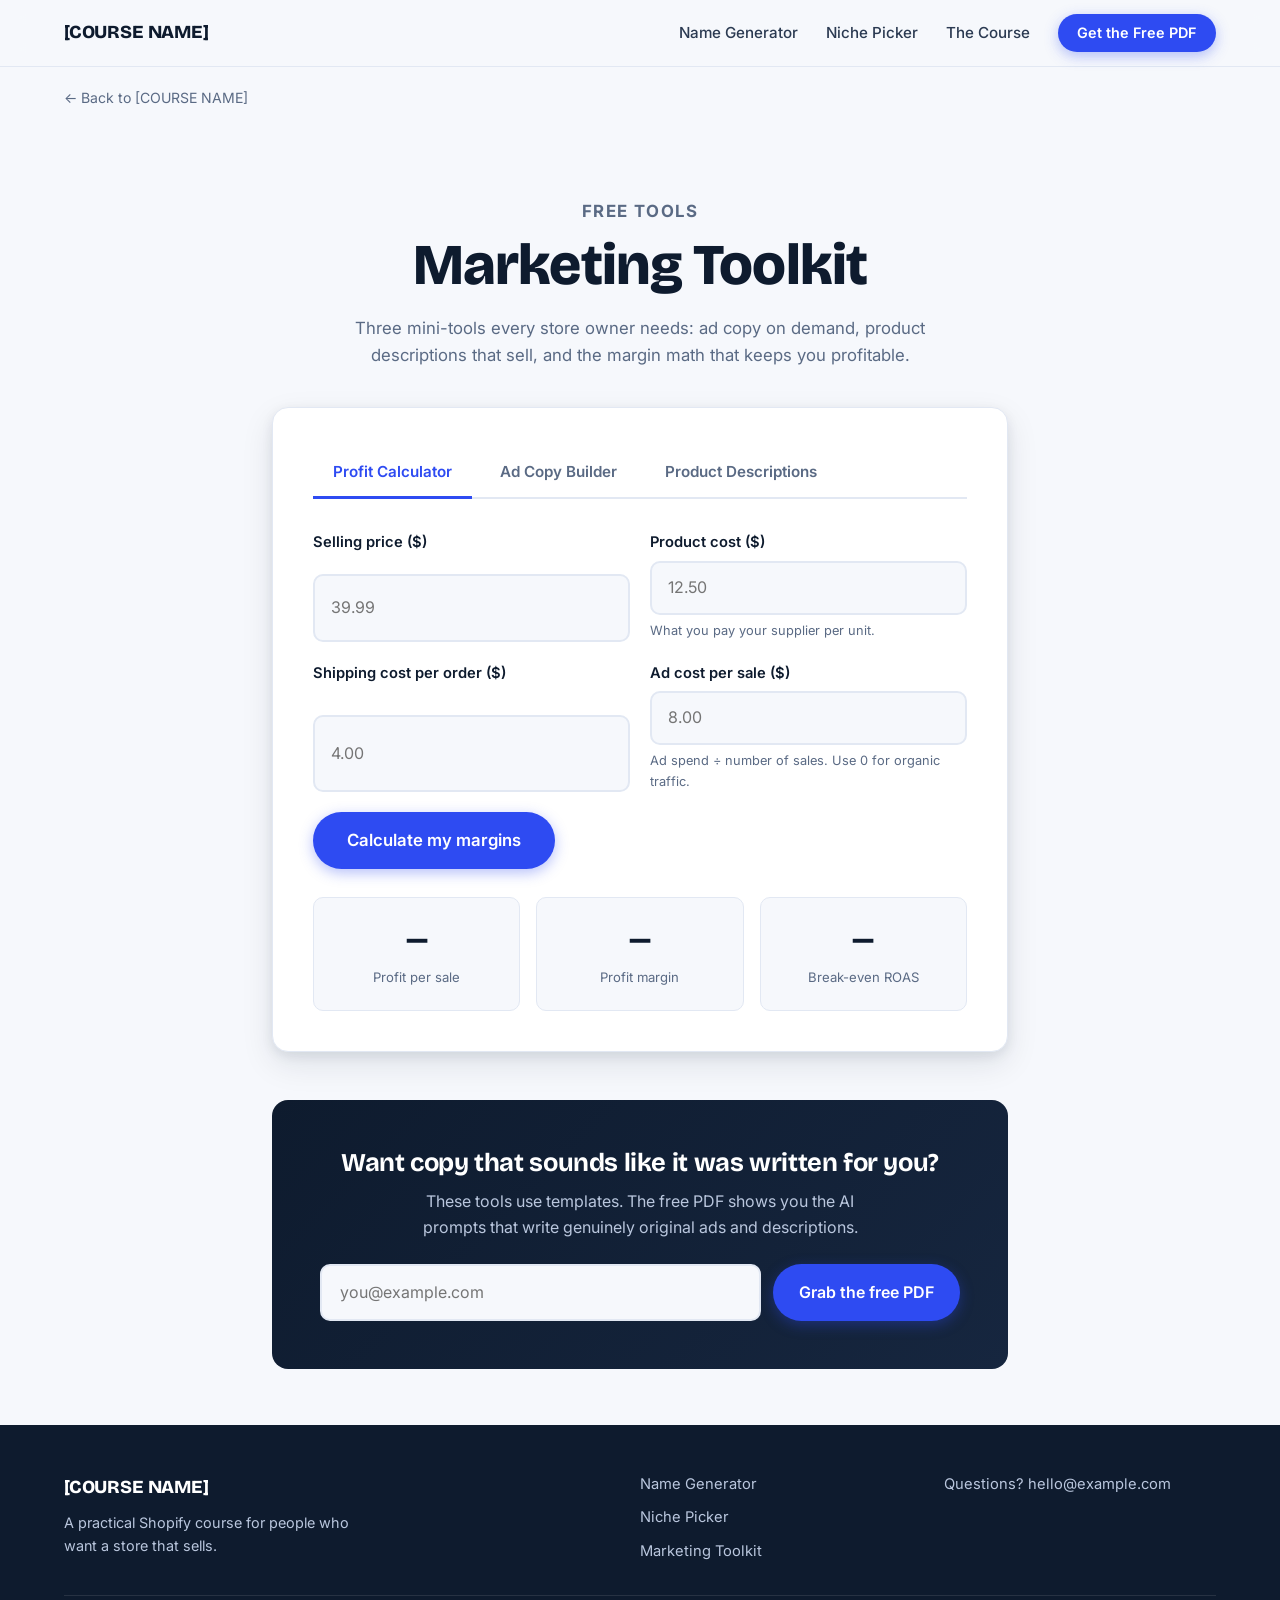
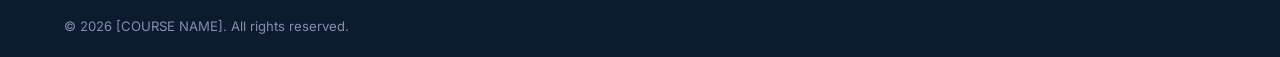
==== tools/marketing-toolkit.html @ 3d712778 "Build course funnel site: landing page, 3 free tools, email capture - index.html: full funnel (hero," ====
<!DOCTYPE html>
<html lang="en">
<head>
  <meta charset="UTF-8">
  <meta name="viewport" content="width=device-width, initial-scale=1.0">
  <title>Free Marketing Toolkit for Shopify — [COURSE NAME]</title>
  <meta name="description" content="Free Shopify marketing toolkit: ad copy builder, product description generator, and profit margin calculator with break-even ROAS. No signup.">
  <link rel="icon" type="image/svg+xml" href="../assets/favicon.svg">
  <link rel="preconnect" href="https://fonts.googleapis.com">
  <link rel="preconnect" href="https://fonts.gstatic.com" crossorigin>
  <link href="https://fonts.googleapis.com/css2?family=Bricolage+Grotesque:opsz,wght@12..96,500;12..96,600;12..96,700;12..96,800&family=Inter:wght@400;500;600;700&display=swap" rel="stylesheet">
  <link rel="stylesheet" href="../css/style.css">
  <!-- ANALYTICS HERE -->
</head>
<body>

  <header class="site-header">
    <nav class="nav container" aria-label="Main navigation">
      <a href="../index.html" class="nav-logo">[COURSE NAME]</a>
      <button class="nav-toggle" aria-expanded="false" aria-controls="nav-menu" aria-label="Toggle menu">
        <span></span><span></span><span></span>
      </button>
      <div class="nav-menu" id="nav-menu">
        <a href="name-generator.html" class="nav-link">Name Generator</a>
        <a href="niche-picker.html" class="nav-link">Niche Picker</a>
        <a href="../index.html#curriculum" class="nav-link">The Course</a>
        <a href="../index.html#lead-magnet" class="btn btn-primary btn-sm nav-cta">Get the Free PDF</a>
      </div>
    </nav>
  </header>

  <main>
    <div class="container breadcrumb"><a href="../index.html">← Back to [COURSE NAME]</a></div>

    <section class="tool-hero">
      <div class="container container-narrow">
        <p class="eyebrow">Free tools</p>
        <h1>Marketing Toolkit</h1>
        <p>Three mini-tools every store owner needs: ad copy on demand, product descriptions that sell, and the margin math that keeps you profitable.</p>
      </div>
    </section>

    <div class="container container-narrow">
      <section class="tool-panel" aria-label="Marketing toolkit">

        <div class="tabs" role="tablist" aria-label="Marketing tools">
          <button class="tab-btn" role="tab" id="tab-calc" aria-controls="panel-calc" aria-selected="true">Profit Calculator</button>
          <button class="tab-btn" role="tab" id="tab-ads" aria-controls="panel-ads" aria-selected="false">Ad Copy Builder</button>
          <button class="tab-btn" role="tab" id="tab-desc" aria-controls="panel-desc" aria-selected="false">Product Descriptions</button>
        </div>

        <!-- ============ PROFIT MARGIN CALCULATOR ============ -->
        <div class="tab-panel" role="tabpanel" id="panel-calc" aria-labelledby="tab-calc">
          <form id="calc-form">
            <div class="field-row">
              <div class="field">
                <label for="calc-price">Selling price ($)</label>
                <input type="number" id="calc-price" min="0" step="0.01" placeholder="39.99" required inputmode="decimal">
              </div>
              <div class="field">
                <label for="calc-cost">Product cost ($)</label>
                <input type="number" id="calc-cost" min="0" step="0.01" placeholder="12.50" required inputmode="decimal">
                <span class="field-hint">What you pay your supplier per unit.</span>
              </div>
            </div>
            <div class="field-row">
              <div class="field">
                <label for="calc-shipping">Shipping cost per order ($)</label>
                <input type="number" id="calc-shipping" min="0" step="0.01" placeholder="4.00" required inputmode="decimal">
              </div>
              <div class="field">
                <label for="calc-ads">Ad cost per sale ($)</label>
                <input type="number" id="calc-ads" min="0" step="0.01" placeholder="8.00" required inputmode="decimal">
                <span class="field-hint">Ad spend ÷ number of sales. Use 0 for organic traffic.</span>
              </div>
            </div>
            <button type="submit" class="btn btn-primary btn-lg">Calculate my margins</button>
          </form>

          <div id="calc-results" class="calc-results" hidden>
            <div class="metric" id="metric-profit">
              <span class="metric-value" data-out="profit">—</span>
              <span class="metric-label">Profit per sale</span>
            </div>
            <div class="metric" id="metric-margin">
              <span class="metric-value" data-out="margin">—</span>
              <span class="metric-label">Profit margin</span>
            </div>
            <div class="metric" id="metric-roas">
              <span class="metric-value" data-out="roas">—</span>
              <span class="metric-label">Break-even ROAS</span>
            </div>
          </div>
          <div id="calc-verdict" class="calc-verdict" hidden></div>
        </div>

        <!-- ============ AD COPY BUILDER ============ -->
        <div class="tab-panel" role="tabpanel" id="panel-ads" aria-labelledby="tab-ads" hidden>
          <form id="ads-form">
            <div class="field-row">
              <div class="field">
                <label for="ads-product">Product</label>
                <input type="text" id="ads-product" placeholder="e.g. memory foam dog bed" required maxlength="60">
              </div>
              <div class="field">
                <label for="ads-audience">Who is it for?</label>
                <input type="text" id="ads-audience" placeholder="e.g. dog owners with older dogs" required maxlength="60">
              </div>
            </div>
            <div class="field-row">
              <div class="field">
                <label for="ads-benefit">Main benefit</label>
                <input type="text" id="ads-benefit" placeholder="e.g. relieves joint pain so your dog sleeps through the night" required maxlength="100">
              </div>
              <div class="field">
                <label for="ads-offer">Your offer</label>
                <input type="text" id="ads-offer" placeholder="e.g. 20% off this week + free shipping" required maxlength="60">
              </div>
            </div>
            <button type="submit" class="btn btn-primary btn-lg">Build 3 ad variants</button>
          </form>
          <div id="ads-results" class="output-stack" aria-live="polite"></div>
        </div>

        <!-- ============ PRODUCT DESCRIPTION GENERATOR ============ -->
        <div class="tab-panel" role="tabpanel" id="panel-desc" aria-labelledby="tab-desc" hidden>
          <form id="desc-form">
            <div class="field-row">
              <div class="field">
                <label for="desc-product">Product</label>
                <input type="text" id="desc-product" placeholder="e.g. stainless steel pour-over coffee kettle" required maxlength="60">
              </div>
              <div class="field">
                <label for="desc-audience">Who is it for?</label>
                <input type="text" id="desc-audience" placeholder="e.g. home coffee enthusiasts" required maxlength="60">
              </div>
            </div>
            <div class="field-row">
              <div class="field">
                <label for="desc-benefit">Main benefit</label>
                <input type="text" id="desc-benefit" placeholder="e.g. precise pour control for a perfect brew every time" required maxlength="100">
              </div>
              <div class="field">
                <label for="desc-feature">One standout feature</label>
                <input type="text" id="desc-feature" placeholder="e.g. built-in thermometer in the lid" required maxlength="80">
              </div>
            </div>
            <button type="submit" class="btn btn-primary btn-lg">Write my descriptions</button>
          </form>
          <div id="desc-results" class="output-stack" aria-live="polite"></div>
        </div>

      </section>

      <section class="tool-cta">
        <h2>Want copy that sounds like it was written for you?</h2>
        <p>These tools use templates. The free PDF shows you the AI prompts that write genuinely original ads and descriptions.</p>
        <form class="capture-form capture-form-inline" data-capture data-source="pdf">
          <label for="tc-email" class="visually-hidden">Email address</label>
          <input type="email" id="tc-email" name="email" placeholder="you@example.com" required autocomplete="email">
          <input type="hidden" name="source" value="pdf">
          <button type="submit" class="btn btn-primary">Grab the free PDF</button>
          <div class="form-success" hidden>
            <p><strong>Check your inbox!</strong> Can't wait? <a href="../assets/lead-magnet.pdf" target="_blank" rel="noopener">Download it now →</a></p>
          </div>
        </form>
      </section>
    </div>
  </main>

  <footer class="site-footer">
    <div class="container footer-inner">
      <div>
        <p class="nav-logo">[COURSE NAME]</p>
        <p class="footer-tag">A practical Shopify course for people who want a store that sells.</p>
      </div>
      <nav class="footer-links" aria-label="Footer">
        <a href="name-generator.html">Name Generator</a>
        <a href="niche-picker.html">Niche Picker</a>
        <a href="marketing-toolkit.html">Marketing Toolkit</a>
      </nav>
      <p class="footer-contact">Questions? <a href="mailto:hello@example.com">hello@example.com</a><!-- CONTACT EMAIL PLACEHOLDER --></p>
    </div>
    <div class="container footer-bottom">
      <p>© <span data-year>2026</span> [COURSE NAME]. All rights reserved.</p>
    </div>
  </footer>

  <script src="../js/main.js"></script>
  <script src="../js/marketing-tools.js"></script>
</body>
</html>
---- css/style.css ----
/* ==========================================================================
   [COURSE NAME] — Shopify Course Funnel
   Design system: modern-commercial. Indigo primary, ember orange accent,
   Bricolage Grotesque display + Inter body.
   ========================================================================== */

/* ---------- Tokens ---------- */
:root {
  --bg: #f6f8fc;
  --surface: #ffffff;
  --ink: #0e1b2e;
  --ink-soft: #2b3a52;
  --muted: #5a6a84;
  --border: #e2e8f3;
  --primary: #2e4bf2;
  --primary-dark: #1f38c9;
  --primary-soft: #e8ecfe;
  --accent: #ff6b2c;
  --accent-soft: #fff0e8;
  --navy: #0e1b2e;
  --navy-2: #16263f;
  --success: #0e9f6e;
  --radius: 16px;
  --radius-sm: 10px;
  --shadow-sm: 0 1px 2px rgba(14, 27, 46, 0.06), 0 2px 8px rgba(14, 27, 46, 0.06);
  --shadow-md: 0 4px 12px rgba(14, 27, 46, 0.08), 0 12px 32px rgba(14, 27, 46, 0.1);
  --shadow-lg: 0 8px 24px rgba(14, 27, 46, 0.12), 0 24px 64px rgba(14, 27, 46, 0.14);
  --font-display: "Bricolage Grotesque", "Inter", system-ui, sans-serif;
  --font-body: "Inter", system-ui, -apple-system, sans-serif;
}

/* ---------- Reset ---------- */
*, *::before, *::after { box-sizing: border-box; }
* { margin: 0; }
html { scroll-behavior: smooth; }
body {
  font-family: var(--font-body);
  font-size: 1rem;
  line-height: 1.6;
  color: var(--ink);
  background: var(--bg);
  -webkit-font-smoothing: antialiased;
}
img, svg { display: block; max-width: 100%; }
input, button, textarea, select { font: inherit; }
a { color: var(--primary); }

.visually-hidden {
  position: absolute; width: 1px; height: 1px;
  padding: 0; margin: -1px; overflow: hidden;
  clip: rect(0 0 0 0); white-space: nowrap; border: 0;
}

:focus-visible {
  outline: 3px solid var(--primary);
  outline-offset: 2px;
  border-radius: 4px;
}

/* ---------- Typography ---------- */
h1, h2, h3, h4 {
  font-family: var(--font-display);
  line-height: 1.15;
  font-weight: 700;
  letter-spacing: -0.015em;
  text-wrap: balance;
}
h1 { font-size: clamp(2.1rem, 4.5vw + 1rem, 3.6rem); font-weight: 800; }
h2 { font-size: clamp(1.6rem, 2.5vw + 0.8rem, 2.5rem); }
h3 { font-size: 1.25rem; }

p { text-wrap: pretty; }

.eyebrow {
  display: inline-block;
  font-size: 0.8rem;
  font-weight: 700;
  letter-spacing: 0.09em;
  text-transform: uppercase;
  color: var(--accent);
  margin-bottom: 0.75rem;
}
.eyebrow-light { color: #ffa477; }

/* ---------- Layout ---------- */
.container {
  width: min(100% - 2.5rem, 72rem);
  margin-inline: auto;
}
.container-narrow { width: min(100% - 2.5rem, 46rem); }

.section { padding: clamp(3.5rem, 8vw, 6.5rem) 0; }
.section-alt { background: var(--surface); border-block: 1px solid var(--border); }
.section-accent {
  background: linear-gradient(135deg, var(--navy) 0%, var(--navy-2) 60%, #1b2f52 100%);
  color: #e8eefb;
}
.section-accent h2 { color: #fff; }

.section-head {
  max-width: 42rem;
  margin-bottom: clamp(2rem, 5vw, 3.5rem);
}
.section-sub { color: var(--muted); margin-top: 0.75rem; font-size: 1.05rem; }

.grid-3 {
  display: grid;
  grid-template-columns: repeat(3, 1fr);
  gap: 1.5rem;
}
@media (max-width: 56rem) {
  .grid-3 { grid-template-columns: 1fr; }
}

/* ---------- Buttons ---------- */
.btn {
  display: inline-flex;
  align-items: center;
  justify-content: center;
  gap: 0.5rem;
  font-weight: 600;
  font-size: 1rem;
  line-height: 1.2;
  padding: 0.8rem 1.5rem;
  border-radius: 999px;
  border: 2px solid transparent;
  cursor: pointer;
  text-decoration: none;
  transition: transform 0.15s ease, box-shadow 0.15s ease, background-color 0.15s ease, border-color 0.15s ease;
}
.btn:hover { transform: translateY(-2px); }
.btn:active { transform: translateY(0); }

.btn-primary {
  background: var(--primary);
  color: #fff;
  box-shadow: 0 4px 14px rgba(46, 75, 242, 0.35);
}
.btn-primary:hover { background: var(--primary-dark); box-shadow: 0 6px 20px rgba(46, 75, 242, 0.45); }

.btn-ghost {
  background: transparent;
  color: var(--ink);
  border-color: var(--border);
}
.btn-ghost:hover { border-color: var(--ink); }
.section-accent .btn-ghost { color: #fff; border-color: rgba(255,255,255,0.3); }
.section-accent .btn-ghost:hover { border-color: #fff; }

.btn-lg { padding: 1rem 2rem; font-size: 1.05rem; }
.btn-sm { padding: 0.55rem 1.1rem; font-size: 0.9rem; }
.btn-block { width: 100%; }

/* ---------- Header / Nav ---------- */
.site-header {
  position: sticky;
  top: 0;
  z-index: 50;
  background: rgba(246, 248, 252, 0.85);
  backdrop-filter: blur(12px);
  -webkit-backdrop-filter: blur(12px);
  border-bottom: 1px solid var(--border);
}
.nav {
  display: flex;
  align-items: center;
  justify-content: space-between;
  gap: 1rem;
  padding-block: 0.85rem;
}
.nav-logo {
  font-family: var(--font-display);
  font-weight: 800;
  font-size: 1.15rem;
  color: var(--ink);
  text-decoration: none;
  letter-spacing: -0.01em;
}
.nav-menu {
  display: flex;
  align-items: center;
  gap: 1.75rem;
}
.nav-link {
  color: var(--ink-soft);
  text-decoration: none;
  font-weight: 500;
  font-size: 0.95rem;
  transition: color 0.15s ease;
}
.nav-link:hover { color: var(--primary); }

.nav-toggle {
  display: none;
  flex-direction: column;
  justify-content: center;
  gap: 5px;
  width: 44px;
  height: 44px;
  padding: 10px;
  background: none;
  border: 0;
  cursor: pointer;
}
.nav-toggle span {
  display: block;
  height: 2px;
  width: 100%;
  background: var(--ink);
  border-radius: 2px;
  transition: transform 0.2s ease, opacity 0.2s ease;
}
.nav-toggle[aria-expanded="true"] span:nth-child(1) { transform: translateY(7px) rotate(45deg); }
.nav-toggle[aria-expanded="true"] span:nth-child(2) { opacity: 0; }
.nav-toggle[aria-expanded="true"] span:nth-child(3) { transform: translateY(-7px) rotate(-45deg); }

@media (max-width: 56rem) {
  .nav-toggle { display: flex; }
  .nav-menu {
    position: absolute;
    top: 100%;
    left: 0;
    right: 0;
    flex-direction: column;
    align-items: stretch;
    gap: 0;
    background: var(--surface);
    border-bottom: 1px solid var(--border);
    box-shadow: var(--shadow-md);
    padding: 0.5rem 1.25rem 1.25rem;
    display: none;
  }
  .nav-menu.open { display: flex; }
  .nav-link { padding: 0.85rem 0; border-bottom: 1px solid var(--border); }
  .nav-cta { margin-top: 1rem; }
}

/* ---------- Hero ---------- */
.hero {
  padding: clamp(3rem, 8vw, 6rem) 0 clamp(3.5rem, 8vw, 6.5rem);
  overflow: hidden;
}
.hero-grid {
  display: grid;
  grid-template-columns: 1.1fr 0.9fr;
  gap: clamp(2rem, 5vw, 4rem);
  align-items: center;
}
.hero-sub {
  font-size: 1.15rem;
  color: var(--muted);
  margin-top: 1.25rem;
  max-width: 34rem;
}
.hero-actions {
  display: flex;
  flex-wrap: wrap;
  gap: 0.85rem;
  margin-top: 2rem;
}
.hero-note {
  margin-top: 1rem;
  font-size: 0.85rem;
  color: var(--muted);
}
@media (max-width: 56rem) {
  .hero-grid { grid-template-columns: 1fr; }
}

/* ---------- Hero visual (signature element) ---------- */
.hero-visual {
  position: relative;
  padding: 1.5rem 0 2.5rem;
}
.dash-card {
  background: var(--surface);
  border: 1px solid var(--border);
  border-radius: var(--radius);
  box-shadow: var(--shadow-lg);
  padding: 1.25rem;
  animation: dash-in 0.9s cubic-bezier(0.22, 1, 0.36, 1) both;
}
.dash-header {
  display: flex;
  align-items: center;
  gap: 6px;
  padding-bottom: 0.9rem;
  border-bottom: 1px solid var(--border);
}
.dash-dot { width: 9px; height: 9px; border-radius: 50%; background: var(--border); }
.dash-dot:first-child { background: #ff5f57; }
.dash-title {
  margin-left: auto;
  font-size: 0.78rem;
  color: var(--muted);
  font-weight: 500;
}
.dash-stats {
  display: grid;
  grid-template-columns: repeat(3, 1fr);
  gap: 0.75rem;
  padding: 1rem 0;
}
.dash-stat-label { display: block; font-size: 0.72rem; color: var(--muted); text-transform: uppercase; letter-spacing: 0.05em; }
.dash-stat-value {
  font-family: var(--font-display);
  font-weight: 800;
  font-size: 1.3rem;
  color: var(--ink);
}
.dash-chart {
  display: flex;
  align-items: flex-end;
  gap: 8px;
  height: 90px;
  padding-top: 0.5rem;
}
.dash-chart span {
  flex: 1;
  height: var(--h);
  border-radius: 5px 5px 2px 2px;
  background: linear-gradient(180deg, var(--primary) 0%, #6d84f7 100%);
  transform-origin: bottom;
  animation: bar-grow 0.8s cubic-bezier(0.22, 1, 0.36, 1) both;
}
.dash-chart span:nth-child(2) { animation-delay: 0.08s; }
.dash-chart span:nth-child(3) { animation-delay: 0.16s; }
.dash-chart span:nth-child(4) { animation-delay: 0.24s; }
.dash-chart span:nth-child(5) { animation-delay: 0.32s; }
.dash-chart span:nth-child(6) { animation-delay: 0.4s; }
.dash-chart span:nth-child(7) { animation-delay: 0.48s; }
.dash-chart span:nth-child(8) { animation-delay: 0.56s; background: linear-gradient(180deg, var(--accent) 0%, #ffa477 100%); }

.float-card {
  position: absolute;
  display: flex;
  align-items: center;
  gap: 0.7rem;
  background: var(--surface);
  border: 1px solid var(--border);
  border-radius: var(--radius-sm);
  box-shadow: var(--shadow-md);
  padding: 0.7rem 1rem;
  font-size: 0.82rem;
  line-height: 1.35;
}
.float-card strong { display: block; font-size: 0.85rem; }
.float-card span:last-child { color: var(--muted); display: block; }
.float-icon {
  font-size: 1.2rem;
  background: var(--primary-soft);
  border-radius: 8px;
  width: 38px; height: 38px;
  display: grid;
  place-items: center;
  flex-shrink: 0;
}
.float-card-1 {
  top: -0.5rem; right: -0.75rem;
  animation: float-drift 5s ease-in-out infinite, dash-in 0.9s 0.3s cubic-bezier(0.22, 1, 0.36, 1) both;
}
.float-card-2 {
  bottom: 0; left: -1rem;
  animation: float-drift 6s 0.8s ease-in-out infinite, dash-in 0.9s 0.5s cubic-bezier(0.22, 1, 0.36, 1) both;
}
.float-card-2 .float-icon { background: var(--accent-soft); }
@media (max-width: 56rem) {
  .float-card-1 { right: 0; }
  .float-card-2 { left: 0; }
}

@keyframes dash-in {
  from { opacity: 0; transform: translateY(24px); }
  to { opacity: 1; transform: translateY(0); }
}
@keyframes bar-grow {
  from { transform: scaleY(0); }
  to { transform: scaleY(1); }
}
@keyframes float-drift {
  0%, 100% { translate: 0 0; }
  50% { translate: 0 -10px; }
}

/* ---------- Cards ---------- */
.card {
  background: var(--surface);
  border: 1px solid var(--border);
  border-radius: var(--radius);
  padding: 1.75rem;
  box-shadow: var(--shadow-sm);
  transition: transform 0.2s ease, box-shadow 0.2s ease, border-color 0.2s ease;
}
.card h3 { margin-bottom: 0.6rem; }
.card p { color: var(--muted); font-size: 0.97rem; }

.problem-card .problem-num {
  font-family: var(--font-display);
  font-weight: 800;
  font-size: 0.9rem;
  color: var(--accent);
  display: block;
  margin-bottom: 0.75rem;
}
.card-answer {
  margin-top: 1rem;
  padding-top: 1rem;
  border-top: 1px dashed var(--border);
}
.card-answer strong { color: var(--ink); }

.tool-card {
  text-decoration: none;
  color: inherit;
  display: flex;
  flex-direction: column;
}
.tool-card:hover {
  transform: translateY(-4px);
  box-shadow: var(--shadow-md);
  border-color: var(--primary);
}
.tool-icon {
  font-size: 1.6rem;
  width: 52px; height: 52px;
  display: grid;
  place-items: center;
  background: var(--primary-soft);
  border-radius: 12px;
  margin-bottom: 1.1rem;
}
.tool-link {
  margin-top: auto;
  padding-top: 1.1rem;
  color: var(--primary);
  font-weight: 600;
  font-size: 0.95rem;
}

/* ---------- Lead magnet ---------- */
.lead-grid {
  display: grid;
  grid-template-columns: 1.1fr 0.9fr;
  gap: clamp(2rem, 5vw, 4rem);
  align-items: center;
}
.lead-copy p { color: #b9c6dd; margin-top: 0.75rem; }
@media (max-width: 56rem) {
  .lead-grid { grid-template-columns: 1fr; }
}

.check-list {
  list-style: none;
  padding: 0;
  margin-top: 1.25rem;
  display: grid;
  gap: 0.7rem;
}
.check-list li {
  padding-left: 1.9rem;
  position: relative;
}
.check-list li::before {
  content: "✓";
  position: absolute;
  left: 0;
  top: 0;
  width: 1.3rem;
  height: 1.3rem;
  border-radius: 50%;
  background: var(--accent);
  color: #fff;
  font-size: 0.75rem;
  font-weight: 700;
  display: grid;
  place-items: center;
  margin-top: 0.15rem;
}
.section-accent .check-list li { color: #dbe4f5; }

/* ---------- Forms ---------- */
.capture-form {
  background: var(--surface);
  border-radius: var(--radius);
  padding: 2rem;
  box-shadow: var(--shadow-lg);
  color: var(--ink);
}
.capture-form h3 { margin-bottom: 1.1rem; }
.capture-form input[type="email"] {
  width: 100%;
  padding: 0.85rem 1.1rem;
  border: 2px solid var(--border);
  border-radius: var(--radius-sm);
  margin-bottom: 0.85rem;
  background: var(--bg);
  transition: border-color 0.15s ease;
}
.capture-form input[type="email"]:focus {
  outline: none;
  border-color: var(--primary);
  background: #fff;
}
.form-note {
  margin-top: 0.85rem;
  font-size: 0.82rem;
  color: var(--muted);
  text-align: center;
}
.offer-card > .form-note { text-align: left; }

.form-success {
  margin-top: 1rem;
  padding: 1rem 1.25rem;
  background: #e7f8f1;
  border: 1px solid #b5e8d4;
  border-radius: var(--radius-sm);
  color: #0b5c40;
  font-size: 0.95rem;
}
.form-success a { color: var(--primary-dark); font-weight: 600; }
.form-success p + p { margin-top: 0.4rem; }

.capture-form-inline {
  display: flex;
  flex-wrap: wrap;
  gap: 0.75rem;
  padding: 0;
  background: transparent;
  box-shadow: none;
}
.capture-form-inline input[type="email"] {
  flex: 1 1 16rem;
  margin-bottom: 0;
}
.capture-form-inline .form-success { flex-basis: 100%; }

/* Form busy state */
.capture-form.is-submitting button[type="submit"] {
  opacity: 0.6;
  pointer-events: none;
}

/* ---------- Modules ---------- */
.module-list {
  list-style: none;
  padding: 0;
  display: grid;
  gap: 1rem;
  max-width: 52rem;
}
.module {
  display: grid;
  grid-template-columns: 7.5rem 1fr;
  gap: 1.25rem;
  background: var(--bg);
  border: 1px solid var(--border);
  border-radius: var(--radius);
  padding: 1.5rem 1.75rem;
  transition: border-color 0.2s ease, transform 0.2s ease;
}
.module:hover { border-color: var(--primary); transform: translateX(4px); }
.module-num {
  font-family: var(--font-display);
  font-weight: 700;
  font-size: 0.85rem;
  text-transform: uppercase;
  letter-spacing: 0.06em;
  color: var(--primary);
  padding-top: 0.2rem;
}
.module h3 { font-size: 1.1rem; margin-bottom: 0.3rem; }
.module p { color: var(--muted); font-size: 0.95rem; }
@media (max-width: 40rem) {
  .module { grid-template-columns: 1fr; gap: 0.4rem; }
}

/* ---------- Stats bar ---------- */
.stats-bar {
  display: grid;
  grid-template-columns: repeat(4, 1fr);
  gap: 1rem;
  background: var(--navy);
  border-radius: var(--radius);
  padding: 2rem;
  margin-bottom: clamp(3rem, 6vw, 4.5rem);
}
.stat { text-align: center; }
.stat-value {
  display: block;
  font-family: var(--font-display);
  font-weight: 800;
  font-size: clamp(1.6rem, 3vw, 2.2rem);
  color: #fff;
}
.stat-label {
  font-size: 0.85rem;
  color: #9db0cf;
}
@media (max-width: 40rem) {
  .stats-bar { grid-template-columns: repeat(2, 1fr); gap: 1.5rem; }
}

/* ---------- Testimonials ---------- */
.testimonial blockquote {
  font-size: 0.97rem;
  color: var(--ink-soft);
  margin-bottom: 1.25rem;
}
.testimonial figcaption strong { display: block; }
.testimonial figcaption span { color: var(--muted); font-size: 0.85rem; }

/* ---------- Offer card ---------- */
.offer-card {
  max-width: 34rem;
  background: var(--bg);
  border: 2px solid var(--primary);
  border-radius: var(--radius);
  padding: 2.25rem;
  box-shadow: var(--shadow-md);
}
.offer-head { margin-bottom: 1.25rem; }
.offer-price { margin-top: 0.5rem; }
.offer-price-label {
  display: inline-block;
  font-family: var(--font-display);
  font-weight: 700;
  font-size: 0.85rem;
  text-transform: uppercase;
  letter-spacing: 0.07em;
  color: var(--accent);
  background: var(--accent-soft);
  padding: 0.35rem 0.85rem;
  border-radius: 999px;
}
.offer-card .check-list { margin-bottom: 1.75rem; }
.offer-card .form-note { text-align: left; }

/* ---------- FAQ ---------- */
.faq-list { display: grid; gap: 0.85rem; }
.faq-item {
  background: var(--surface);
  border: 1px solid var(--border);
  border-radius: var(--radius-sm);
  overflow: hidden;
}
.faq-item summary {
  list-style: none;
  cursor: pointer;
  font-weight: 600;
  padding: 1.15rem 3rem 1.15rem 1.4rem;
  position: relative;
  transition: color 0.15s ease;
}
.faq-item summary::-webkit-details-marker { display: none; }
.faq-item summary::after {
  content: "+";
  position: absolute;
  right: 1.4rem;
  top: 50%;
  transform: translateY(-50%);
  font-family: var(--font-display);
  font-size: 1.4rem;
  font-weight: 500;
  color: var(--primary);
  transition: transform 0.2s ease;
}
.faq-item[open] summary::after { transform: translateY(-50%) rotate(45deg); }
.faq-item summary:hover { color: var(--primary); }
.faq-item p {
  padding: 0 1.4rem 1.25rem;
  color: var(--muted);
  font-size: 0.96rem;
}

/* ---------- Final CTA ---------- */
.final-cta-inner { text-align: center; }
.final-cta-inner p {
  color: #b9c6dd;
  margin: 0.85rem auto 1.75rem;
  max-width: 34rem;
}
.final-cta-inner .capture-form-inline { justify-content: center; }

/* ---------- Footer ---------- */
.site-footer {
  background: var(--navy);
  color: #b9c6dd;
  padding: 3rem 0 0;
}
.site-footer .nav-logo { color: #fff; }
.footer-inner {
  display: grid;
  grid-template-columns: 2fr 1fr 1fr;
  gap: 2rem;
  padding-bottom: 2rem;
}
.footer-tag { font-size: 0.9rem; margin-top: 0.5rem; max-width: 20rem; }
.footer-links { display: grid; gap: 0.6rem; align-content: start; }
.footer-links a, .footer-contact a { color: #b9c6dd; text-decoration: none; font-size: 0.92rem; }
.footer-links a:hover, .footer-contact a:hover { color: #fff; }
.footer-contact { font-size: 0.92rem; }
.footer-bottom {
  border-top: 1px solid rgba(255,255,255,0.1);
  padding: 1.25rem 0;
  font-size: 0.82rem;
  color: #7d90b3;
}
@media (max-width: 56rem) {
  .footer-inner { grid-template-columns: 1fr; }
}

/* ==========================================================================
   TOOL PAGES
   ========================================================================== */

.tool-hero {
  padding: clamp(2.5rem, 6vw, 4.5rem) 0 clamp(1.5rem, 3vw, 2.5rem);
  text-align: center;
}
.tool-hero .eyebrow { margin-bottom: 0.5rem; }
.tool-hero p {
  color: var(--muted);
  max-width: 36rem;
  margin: 1rem auto 0;
  font-size: 1.05rem;
}

.tool-panel {
  background: var(--surface);
  border: 1px solid var(--border);
  border-radius: var(--radius);
  box-shadow: var(--shadow-md);
  padding: clamp(1.5rem, 4vw, 2.5rem);
  margin-bottom: 3rem;
}

/* ---------- Shared form fields ---------- */
.field { display: grid; gap: 0.4rem; }
.field label { font-weight: 600; font-size: 0.92rem; }
.field input[type="text"],
.field input[type="number"],
.field select,
.field textarea {
  width: 100%;
  padding: 0.75rem 1rem;
  border: 2px solid var(--border);
  border-radius: var(--radius-sm);
  background: var(--bg);
  transition: border-color 0.15s ease;
}
.field input:focus, .field select:focus, .field textarea:focus {
  outline: none;
  border-color: var(--primary);
  background: #fff;
}
.field-hint { font-size: 0.8rem; color: var(--muted); }
.field-row {
  display: grid;
  grid-template-columns: repeat(auto-fit, minmax(14rem, 1fr));
  gap: 1.25rem;
  margin-bottom: 1.25rem;
}

/* ---------- Pill toggles (name generator styles, etc.) ---------- */
.pill-group {
  display: flex;
  flex-wrap: wrap;
  gap: 0.5rem;
}
.pill-group input[type="radio"] { position: absolute; opacity: 0; }
.pill-group label {
  padding: 0.5rem 1.1rem;
  border: 2px solid var(--border);
  border-radius: 999px;
  cursor: pointer;
  font-weight: 500;
  font-size: 0.92rem;
  transition: all 0.15s ease;
  background: var(--surface);
}
.pill-group input[type="radio"]:checked + label {
  background: var(--primary);
  border-color: var(--primary);
  color: #fff;
}
.pill-group input[type="radio"]:focus-visible + label {
  outline: 3px solid var(--primary);
  outline-offset: 2px;
}

/* ---------- Results (name generator) ---------- */
.results-grid {
  display: grid;
  grid-template-columns: repeat(auto-fill, minmax(17rem, 1fr));
  gap: 0.85rem;
  margin-top: 1.75rem;
}
.result-item {
  display: flex;
  align-items: center;
  gap: 0.75rem;
  background: var(--bg);
  border: 1px solid var(--border);
  border-radius: var(--radius-sm);
  padding: 0.9rem 1.1rem;
  animation: result-pop 0.35s cubic-bezier(0.22, 1, 0.36, 1) both;
  animation-delay: calc(var(--i, 0) * 0.05s);
}
.result-name {
  font-family: var(--font-display);
  font-weight: 700;
  font-size: 1.05rem;
  margin-right: auto;
  overflow-wrap: anywhere;
}
.result-actions { display: flex; gap: 0.4rem; flex-shrink: 0; }
@keyframes result-pop {
  from { opacity: 0; transform: translateY(10px) scale(0.98); }
  to { opacity: 1; transform: translateY(0) scale(1); }
}

.icon-btn {
  display: inline-flex;
  align-items: center;
  gap: 0.3rem;
  padding: 0.4rem 0.7rem;
  font-size: 0.8rem;
  font-weight: 600;
  border: 1px solid var(--border);
  border-radius: 8px;
  background: var(--surface);
  color: var(--ink-soft);
  cursor: pointer;
  text-decoration: none;
  transition: all 0.15s ease;
  white-space: nowrap;
}
.icon-btn:hover { border-color: var(--primary); color: var(--primary); }
.icon-btn.copied { background: var(--success); border-color: var(--success); color: #fff; }

/* ---------- Quiz (niche picker) ---------- */
.quiz-progress {
  height: 8px;
  background: var(--border);
  border-radius: 999px;
  overflow: hidden;
  margin-bottom: 2rem;
}
.quiz-progress-fill {
  height: 100%;
  width: 0;
  background: linear-gradient(90deg, var(--primary), var(--accent));
  border-radius: 999px;
  transition: width 0.4s cubic-bezier(0.22, 1, 0.36, 1);
}
.quiz-step-label {
  font-size: 0.82rem;
  font-weight: 600;
  color: var(--muted);
  text-transform: uppercase;
  letter-spacing: 0.06em;
  margin-bottom: 0.5rem;
}
.quiz-question h2 { font-size: 1.45rem; margin-bottom: 1.5rem; }
.quiz-options { display: grid; gap: 0.7rem; }
.quiz-option {
  text-align: left;
  padding: 1rem 1.25rem;
  background: var(--bg);
  border: 2px solid var(--border);
  border-radius: var(--radius-sm);
  cursor: pointer;
  font-weight: 500;
  transition: all 0.15s ease;
}
.quiz-option:hover { border-color: var(--primary); transform: translateX(4px); }
.quiz-back {
  margin-top: 1.5rem;
  background: none;
  border: none;
  color: var(--muted);
  font-size: 0.9rem;
  font-weight: 500;
  cursor: pointer;
  padding: 0.5rem 0;
}
.quiz-back:hover { color: var(--primary); }

/* Quiz results */
.match-card {
  border: 1px solid var(--border);
  border-radius: var(--radius);
  padding: 1.5rem 1.75rem;
  margin-bottom: 1rem;
  background: var(--bg);
  animation: result-pop 0.4s cubic-bezier(0.22, 1, 0.36, 1) both;
}
.match-card:first-of-type {
  border: 2px solid var(--primary);
  background: var(--surface);
}
.match-card:nth-of-type(2) { animation-delay: 0.12s; }
.match-card:nth-of-type(3) { animation-delay: 0.24s; }
.match-rank {
  font-size: 0.78rem;
  font-weight: 700;
  text-transform: uppercase;
  letter-spacing: 0.07em;
  color: var(--accent);
}
.match-head {
  display: flex;
  align-items: baseline;
  justify-content: space-between;
  gap: 1rem;
  flex-wrap: wrap;
  margin: 0.3rem 0 0.75rem;
}
.match-score {
  font-family: var(--font-display);
  font-weight: 800;
  color: var(--primary);
  font-size: 1.1rem;
}
.score-bar {
  height: 10px;
  background: var(--border);
  border-radius: 999px;
  overflow: hidden;
  margin-bottom: 1rem;
}
.score-bar-fill {
  height: 100%;
  width: 0;
  border-radius: 999px;
  background: linear-gradient(90deg, var(--primary), var(--accent));
  transition: width 0.8s 0.2s cubic-bezier(0.22, 1, 0.36, 1);
}
.match-meta {
  display: flex;
  flex-wrap: wrap;
  gap: 0.5rem;
  margin-bottom: 0.85rem;
}
.match-tag {
  font-size: 0.75rem;
  font-weight: 600;
  padding: 0.25rem 0.7rem;
  border-radius: 999px;
  background: var(--primary-soft);
  color: var(--primary-dark);
}
.match-why { color: var(--muted); font-size: 0.95rem; }

/* ---------- Tabs (marketing toolkit) ---------- */
.tabs {
  display: flex;
  flex-wrap: wrap;
  gap: 0.5rem;
  margin-bottom: 2rem;
  border-bottom: 2px solid var(--border);
  padding-bottom: 0;
}
.tab-btn {
  padding: 0.75rem 1.25rem;
  background: none;
  border: none;
  border-bottom: 3px solid transparent;
  margin-bottom: -2px;
  font-weight: 600;
  font-size: 0.95rem;
  color: var(--muted);
  cursor: pointer;
  transition: color 0.15s ease, border-color 0.15s ease;
}
.tab-btn:hover { color: var(--ink); }
.tab-btn[aria-selected="true"] {
  color: var(--primary);
  border-bottom-color: var(--primary);
}
.tab-panel[hidden] { display: none; }

/* ---------- Output cards (generated copy) ---------- */
.output-stack { display: grid; gap: 1rem; margin-top: 1.75rem; }
.output-card {
  background: var(--bg);
  border: 1px solid var(--border);
  border-left: 4px solid var(--primary);
  border-radius: var(--radius-sm);
  padding: 1.25rem 1.4rem;
  animation: result-pop 0.35s cubic-bezier(0.22, 1, 0.36, 1) both;
}
.output-card:nth-child(2) { animation-delay: 0.1s; }
.output-card:nth-child(3) { animation-delay: 0.2s; }
.output-head {
  display: flex;
  align-items: center;
  justify-content: space-between;
  gap: 1rem;
  margin-bottom: 0.6rem;
}
.output-label {
  font-size: 0.78rem;
  font-weight: 700;
  text-transform: uppercase;
  letter-spacing: 0.07em;
  color: var(--primary);
}
.output-card p { white-space: pre-line; font-size: 0.96rem; color: var(--ink-soft); }

/* ---------- Calculator ---------- */
.calc-results {
  display: grid;
  grid-template-columns: repeat(auto-fit, minmax(11rem, 1fr));
  gap: 1rem;
  margin-top: 1.75rem;
}
.metric {
  background: var(--bg);
  border: 1px solid var(--border);
  border-radius: var(--radius-sm);
  padding: 1.25rem;
  text-align: center;
  transition: border-color 0.2s ease;
}
.metric-value {
  display: block;
  font-family: var(--font-display);
  font-weight: 800;
  font-size: 1.7rem;
  color: var(--ink);
  margin-bottom: 0.2rem;
}
.metric-label { font-size: 0.82rem; color: var(--muted); }
.metric.metric-good { border-color: var(--success); background: #e7f8f1; }
.metric.metric-good .metric-value { color: var(--success); }
.metric.metric-warn { border-color: #f5b40a; background: #fdf6e3; }
.metric.metric-warn .metric-value { color: #a37b00; }
.metric.metric-bad { border-color: #e02424; background: #fdf0f0; }
.metric.metric-bad .metric-value { color: #c81e1e; }

.calc-verdict {
  margin-top: 1.25rem;
  padding: 1rem 1.25rem;
  border-radius: var(--radius-sm);
  font-size: 0.95rem;
  background: var(--primary-soft);
  color: var(--ink-soft);
}

/* ---------- Tool page CTA strip ---------- */
.tool-cta {
  background: linear-gradient(135deg, var(--navy) 0%, var(--navy-2) 100%);
  border-radius: var(--radius);
  color: #e8eefb;
  padding: clamp(2rem, 5vw, 3rem);
  text-align: center;
  margin-bottom: 3.5rem;
}
.tool-cta h2 { color: #fff; font-size: 1.6rem; }
.tool-cta p { color: #b9c6dd; margin: 0.75rem auto 1.5rem; max-width: 30rem; }
.tool-cta .capture-form-inline { justify-content: center; }

.breadcrumb {
  font-size: 0.88rem;
  padding-top: 1.25rem;
}
.breadcrumb a { color: var(--muted); text-decoration: none; }
.breadcrumb a:hover { color: var(--primary); }

/* ---------- Scroll reveal ---------- */
.reveal {
  opacity: 0;
  transform: translateY(20px);
  transition: opacity 0.6s ease, transform 0.6s cubic-bezier(0.22, 1, 0.36, 1);
}
.reveal.visible {
  opacity: 1;
  transform: translateY(0);
}

/* ---------- Reduced motion ---------- */
@media (prefers-reduced-motion: reduce) {
  html { scroll-behavior: auto; }
  *, *::before, *::after {
    animation-duration: 0.01ms !important;
    animation-iteration-count: 1 !important;
    transition-duration: 0.01ms !important;
  }
  .reveal { opacity: 1; transform: none; }
}
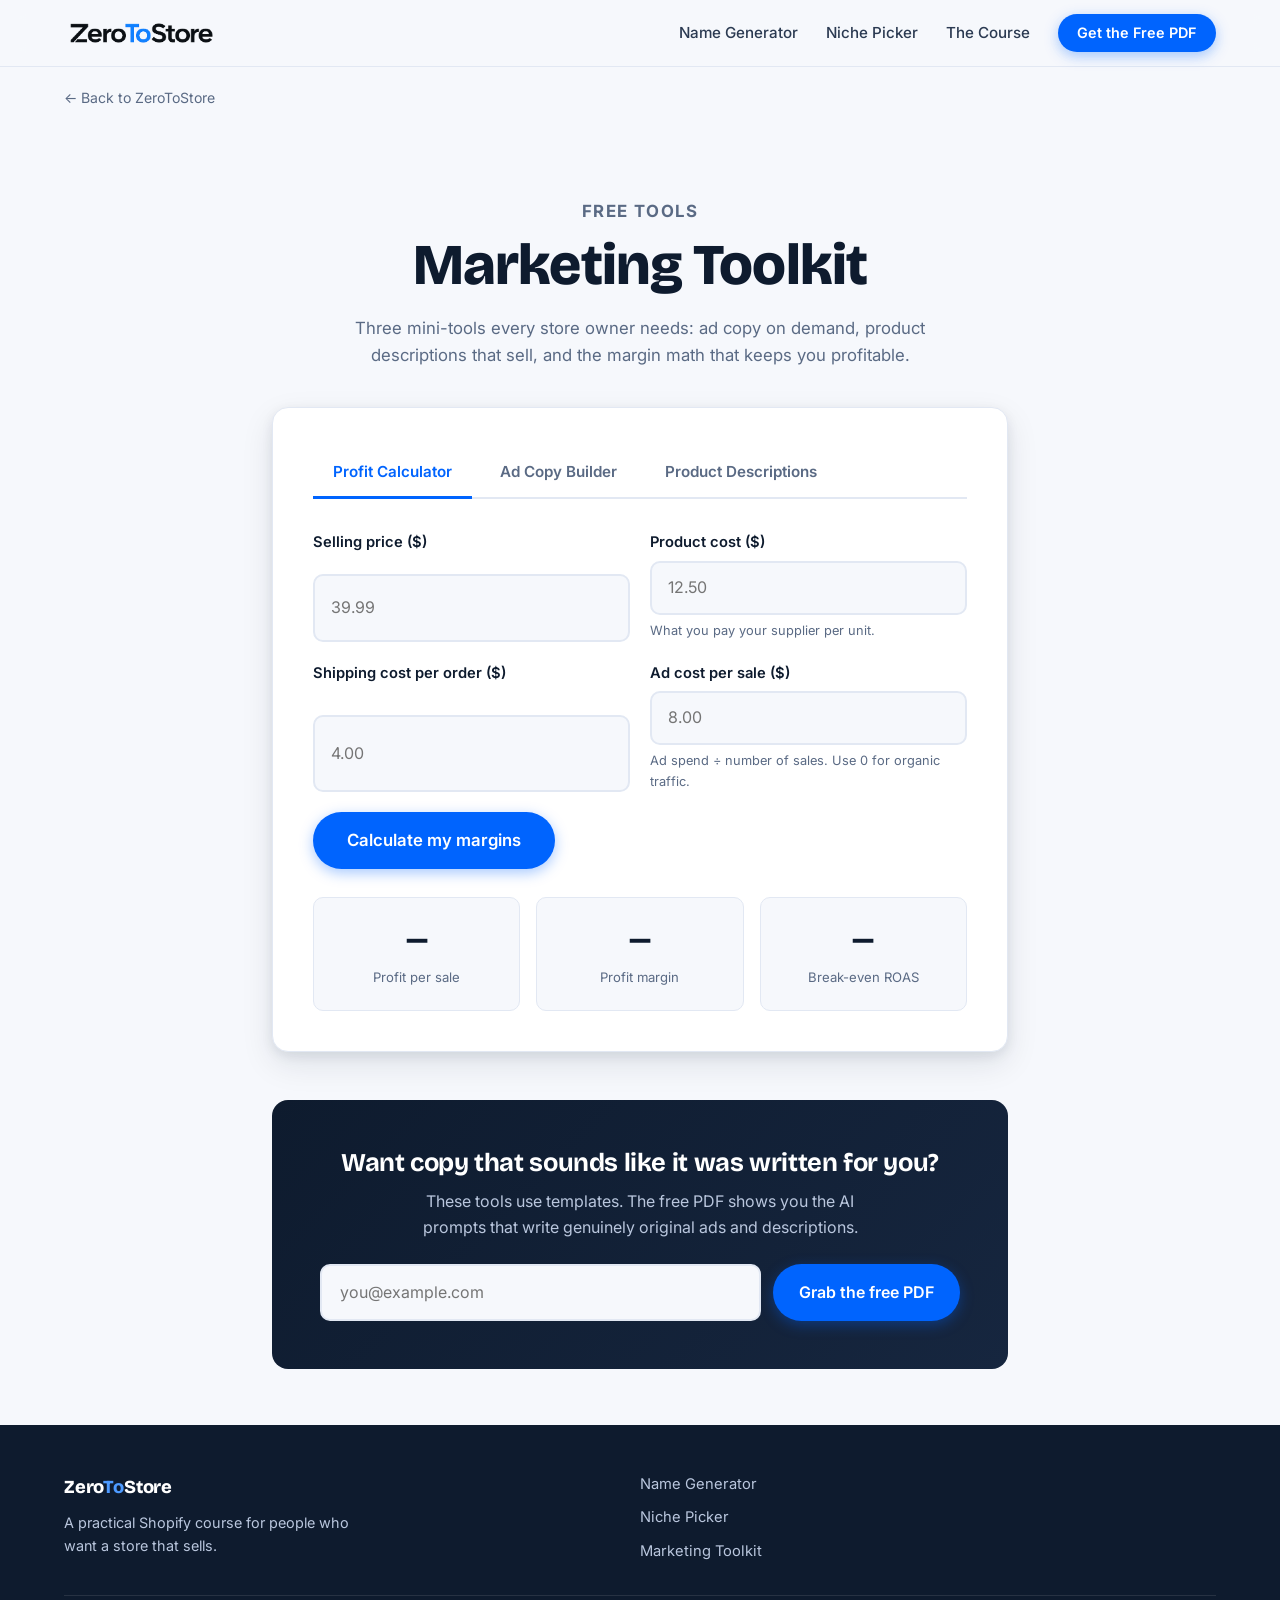
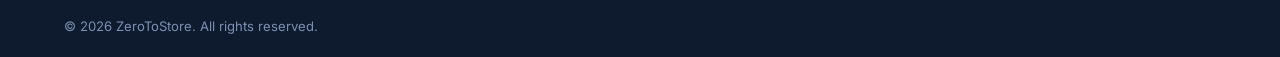
==== commit 8233bf17: "Apply ZeroToStore branding, real PDF, Formspree ID, test testimonials - Replace [COURSE NAME] with Z" ====
--- a/tools/marketing-toolkit.html
+++ b/tools/marketing-toolkit.html
@@ -3,9 +3,9 @@
 <head>
   <meta charset="UTF-8">
   <meta name="viewport" content="width=device-width, initial-scale=1.0">
-  <title>Free Marketing Toolkit for Shopify — [COURSE NAME]</title>
+  <title>Free Marketing Toolkit for Shopify — ZeroToStore</title>
   <meta name="description" content="Free Shopify marketing toolkit: ad copy builder, product description generator, and profit margin calculator with break-even ROAS. No signup.">
-  <link rel="icon" type="image/svg+xml" href="../assets/favicon.svg">
+  <link rel="icon" type="image/png" href="../assets/favicon.png">
   <link rel="preconnect" href="https://fonts.googleapis.com">
   <link rel="preconnect" href="https://fonts.gstatic.com" crossorigin>
   <link href="https://fonts.googleapis.com/css2?family=Bricolage+Grotesque:opsz,wght@12..96,500;12..96,600;12..96,700;12..96,800&family=Inter:wght@400;500;600;700&display=swap" rel="stylesheet">
@@ -16,7 +16,7 @@
 
   <header class="site-header">
     <nav class="nav container" aria-label="Main navigation">
-      <a href="../index.html" class="nav-logo">[COURSE NAME]</a>
+      <a href="../index.html" class="nav-logo"><img src="../assets/logo-wordmark.png" alt="ZeroToStore" class="nav-logo-img"></a>
       <button class="nav-toggle" aria-expanded="false" aria-controls="nav-menu" aria-label="Toggle menu">
         <span></span><span></span><span></span>
       </button>
@@ -30,7 +30,7 @@
   </header>
 
   <main>
-    <div class="container breadcrumb"><a href="../index.html">← Back to [COURSE NAME]</a></div>
+    <div class="container breadcrumb"><a href="../index.html">← Back to ZeroToStore</a></div>
 
     <section class="tool-hero">
       <div class="container container-narrow">
@@ -161,7 +161,7 @@
           <input type="hidden" name="source" value="pdf">
           <button type="submit" class="btn btn-primary">Grab the free PDF</button>
           <div class="form-success" hidden>
-            <p><strong>Check your inbox!</strong> Can't wait? <a href="../assets/lead-magnet.pdf" target="_blank" rel="noopener">Download it now →</a></p>
+            <p><strong>Check your inbox!</strong> Can't wait? <a href="../assets/The%20AI%20Advantage.pdf" target="_blank" rel="noopener">Download it now →</a></p>
           </div>
         </form>
       </section>
@@ -171,7 +171,7 @@
   <footer class="site-footer">
     <div class="container footer-inner">
       <div>
-        <p class="nav-logo">[COURSE NAME]</p>
+        <p class="nav-logo">Zero<span class="logo-to">To</span>Store</p>
         <p class="footer-tag">A practical Shopify course for people who want a store that sells.</p>
       </div>
       <nav class="footer-links" aria-label="Footer">
@@ -179,10 +179,10 @@
         <a href="niche-picker.html">Niche Picker</a>
         <a href="marketing-toolkit.html">Marketing Toolkit</a>
       </nav>
-      <p class="footer-contact">Questions? <a href="mailto:hello@example.com">hello@example.com</a><!-- CONTACT EMAIL PLACEHOLDER --></p>
+      <!-- CONTACT EMAIL: add a "Questions? email@..." line here when there's a contact address -->
     </div>
     <div class="container footer-bottom">
-      <p>© <span data-year>2026</span> [COURSE NAME]. All rights reserved.</p>
+      <p>© <span data-year>2026</span> ZeroToStore. All rights reserved.</p>
     </div>
   </footer>
 
--- a/css/style.css
+++ b/css/style.css
@@ -1,5 +1,5 @@
 /* ==========================================================================
-   [COURSE NAME] — Shopify Course Funnel
+   ZeroToStore — Shopify Course Funnel
    Design system: modern-commercial. Indigo primary, ember orange accent,
    Bricolage Grotesque display + Inter body.
    ========================================================================== */
@@ -12,9 +12,9 @@
   --ink-soft: #2b3a52;
   --muted: #5a6a84;
   --border: #e2e8f3;
-  --primary: #2e4bf2;
-  --primary-dark: #1f38c9;
-  --primary-soft: #e8ecfe;
+  --primary: #0064fe; /* ZeroToStore logo blue */
+  --primary-dark: #004fd0;
+  --primary-soft: #e6f0ff;
   --accent: #ff6b2c;
   --accent-soft: #fff0e8;
   --navy: #0e1b2e;
@@ -134,9 +134,9 @@
 .btn-primary {
   background: var(--primary);
   color: #fff;
-  box-shadow: 0 4px 14px rgba(46, 75, 242, 0.35);
-}
-.btn-primary:hover { background: var(--primary-dark); box-shadow: 0 6px 20px rgba(46, 75, 242, 0.45); }
+  box-shadow: 0 4px 14px rgba(0, 100, 254, 0.35);
+}
+.btn-primary:hover { background: var(--primary-dark); box-shadow: 0 6px 20px rgba(0, 100, 254, 0.45); }
 
 .btn-ghost {
   background: transparent;
@@ -176,6 +176,9 @@
   text-decoration: none;
   letter-spacing: -0.01em;
 }
+.nav-logo-img { height: 32px; width: auto; display: block; }
+.logo-to { color: var(--primary); }
+.site-footer .logo-to { color: #4d9aff; }
 .nav-menu {
   display: flex;
   align-items: center;
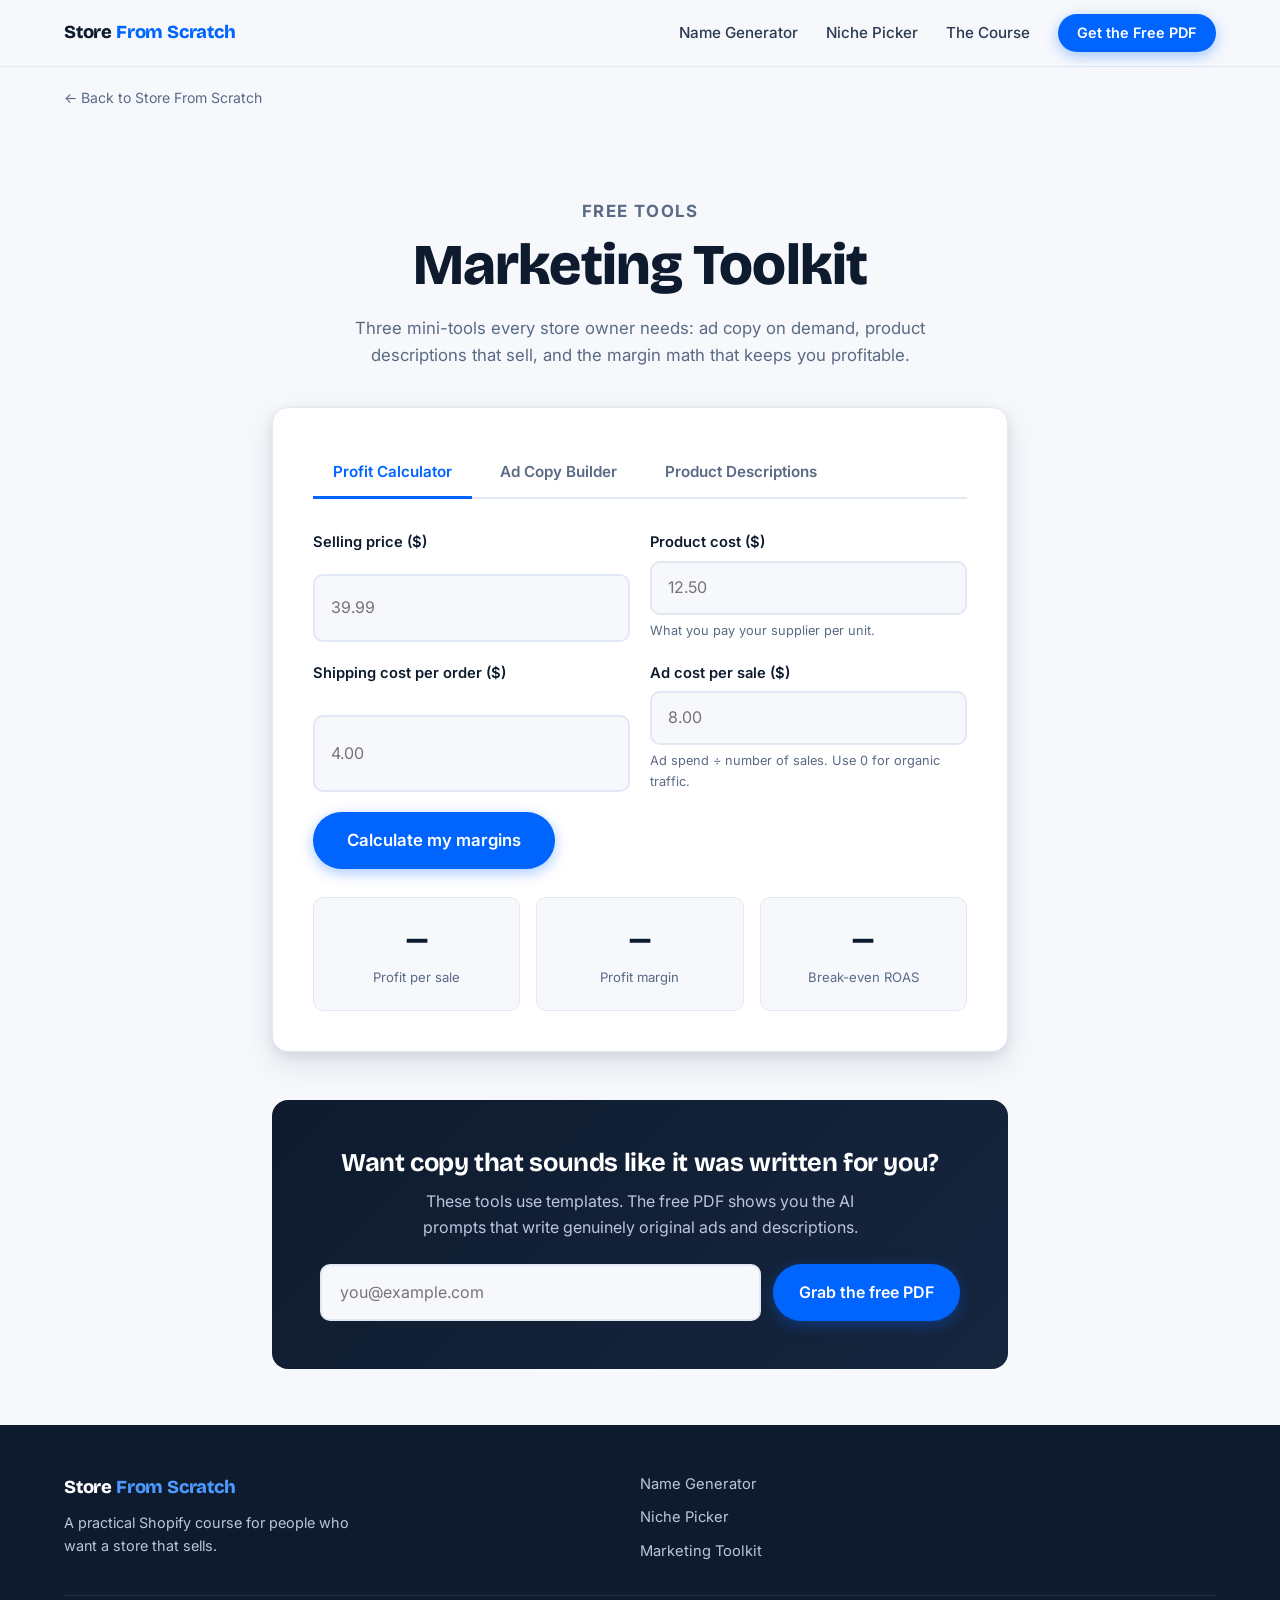
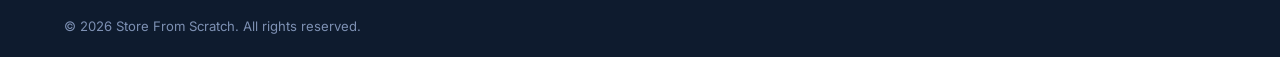
==== commit 9d4ead82: "Rebrand site to Store From Scratch" ====
--- a/tools/marketing-toolkit.html
+++ b/tools/marketing-toolkit.html
@@ -3,9 +3,9 @@
 <head>
   <meta charset="UTF-8">
   <meta name="viewport" content="width=device-width, initial-scale=1.0">
-  <title>Free Marketing Toolkit for Shopify — ZeroToStore</title>
+  <title>Free Marketing Toolkit for Shopify — Store From Scratch</title>
   <meta name="description" content="Free Shopify marketing toolkit: ad copy builder, product description generator, and profit margin calculator with break-even ROAS. No signup.">
-  <link rel="icon" type="image/png" href="../assets/favicon.png">
+  <link rel="icon" type="image/svg+xml" href="../assets/favicon.svg">
   <link rel="preconnect" href="https://fonts.googleapis.com">
   <link rel="preconnect" href="https://fonts.gstatic.com" crossorigin>
   <link href="https://fonts.googleapis.com/css2?family=Bricolage+Grotesque:opsz,wght@12..96,500;12..96,600;12..96,700;12..96,800&family=Inter:wght@400;500;600;700&display=swap" rel="stylesheet">
@@ -16,7 +16,7 @@
 
   <header class="site-header">
     <nav class="nav container" aria-label="Main navigation">
-      <a href="../index.html" class="nav-logo"><img src="../assets/logo-wordmark.png" alt="ZeroToStore" class="nav-logo-img"></a>
+      <a href="../index.html" class="nav-logo">Store <span class="logo-accent">From Scratch</span></a>
       <button class="nav-toggle" aria-expanded="false" aria-controls="nav-menu" aria-label="Toggle menu">
         <span></span><span></span><span></span>
       </button>
@@ -30,7 +30,7 @@
   </header>
 
   <main>
-    <div class="container breadcrumb"><a href="../index.html">← Back to ZeroToStore</a></div>
+    <div class="container breadcrumb"><a href="../index.html">← Back to Store From Scratch</a></div>
 
     <section class="tool-hero">
       <div class="container container-narrow">
@@ -171,7 +171,7 @@
   <footer class="site-footer">
     <div class="container footer-inner">
       <div>
-        <p class="nav-logo">Zero<span class="logo-to">To</span>Store</p>
+        <p class="nav-logo">Store <span class="logo-accent">From Scratch</span></p>
         <p class="footer-tag">A practical Shopify course for people who want a store that sells.</p>
       </div>
       <nav class="footer-links" aria-label="Footer">
@@ -182,7 +182,7 @@
       <!-- CONTACT EMAIL: add a "Questions? email@..." line here when there's a contact address -->
     </div>
     <div class="container footer-bottom">
-      <p>© <span data-year>2026</span> ZeroToStore. All rights reserved.</p>
+      <p>© <span data-year>2026</span> Store From Scratch. All rights reserved.</p>
     </div>
   </footer>
 
--- a/css/style.css
+++ b/css/style.css
@@ -1,5 +1,5 @@
 /* ==========================================================================
-   ZeroToStore — Shopify Course Funnel
+   Store From Scratch — Shopify Course Funnel
    Design system: modern-commercial. Indigo primary, ember orange accent,
    Bricolage Grotesque display + Inter body.
    ========================================================================== */
@@ -12,7 +12,7 @@
   --ink-soft: #2b3a52;
   --muted: #5a6a84;
   --border: #e2e8f3;
-  --primary: #0064fe; /* ZeroToStore logo blue */
+  --primary: #0064fe; /* Store From Scratch logo blue */
   --primary-dark: #004fd0;
   --primary-soft: #e6f0ff;
   --accent: #ff6b2c;
@@ -176,9 +176,9 @@
   text-decoration: none;
   letter-spacing: -0.01em;
 }
-.nav-logo-img { height: 32px; width: auto; display: block; }
-.logo-to { color: var(--primary); }
-.site-footer .logo-to { color: #4d9aff; }
+.nav-logo { white-space: nowrap; }
+.logo-accent { color: var(--primary); }
+.site-footer .logo-accent { color: #4d9aff; }
 .nav-menu {
   display: flex;
   align-items: center;
@@ -1093,3 +1093,19 @@
   }
   .reveal { opacity: 1; transform: none; }
 }
+
+/* Reel Factory's dedicated product section; styles stay scoped to the funnel. */
+.factory-section{--primary:#d1ee8a;--primary-dark:#bddb76;--ink:#f0f1e9;--ink-soft:#c5ccbf;--muted:#a4ac9e;--border:#353d32;--accent:#d1ee8a;--navy:#1a1e19;background:#111411;color:var(--ink);border-block:1px solid var(--border);color-scheme:dark}
+.factory-section .btn-primary{color:#111411;box-shadow:none}
+.factory-section .btn-primary:hover{box-shadow:0 6px 20px #d1ee8a20}
+.factory-section .factory-poster{color:#26321d}
+.factory-intro{display:grid;grid-template-columns:1.2fr 1fr;gap:64px;align-items:center}
+.factory-intro h2{font-size:clamp(42px,5vw,70px);line-height:1.05;letter-spacing:-2px;margin:20px 0}
+.factory-intro h2 em{font-family:Georgia,serif;color:var(--primary);font-weight:400}
+.factory-copy{max-width:540px;font-size:18px;color:var(--ink-soft);margin:24px 0}
+.factory-note{max-width:520px;font-size:13px;line-height:1.6;color:var(--muted);margin-top:18px}
+.factory-poster{max-width:350px;aspect-ratio:4/5;padding:32px;display:flex;flex-direction:column;justify-content:space-between;background:var(--primary);color:#26321d;border-radius:18px;transform:rotate(4deg);box-shadow:var(--shadow-lg);justify-self:center}
+.factory-poster span{font-size:10px;letter-spacing:2px}.factory-poster p{font-size:clamp(40px,4vw,62px);line-height:1.05;letter-spacing:-2px;font-weight:700}.factory-poster em{font-family:Georgia,serif;font-weight:400}
+.factory-screening{display:grid;grid-template-columns:1fr 1.2fr;gap:48px;align-items:center;border-top:1px solid var(--border);padding-top:48px;margin-top:64px}.factory-screening h3{font-size:32px;margin:14px 0}
+.factory-films{display:grid;grid-template-columns:repeat(2,minmax(0,1fr));gap:20px}.factory-films figure{margin:0;min-width:0}.factory-films video{display:block;width:100%;aspect-ratio:9/16;max-height:360px;background:var(--navy);border-radius:12px}.factory-films figcaption{font-size:14px;margin-top:12px;font-weight:600}
+@media(max-width:700px){.factory-intro,.factory-screening{grid-template-columns:1fr;gap:32px}.factory-poster{width:75%;max-width:300px;margin:16px auto}.factory-screening{margin-top:40px;padding-top:32px}.factory-films{gap:12px}.factory-intro h2{letter-spacing:-1px}}
